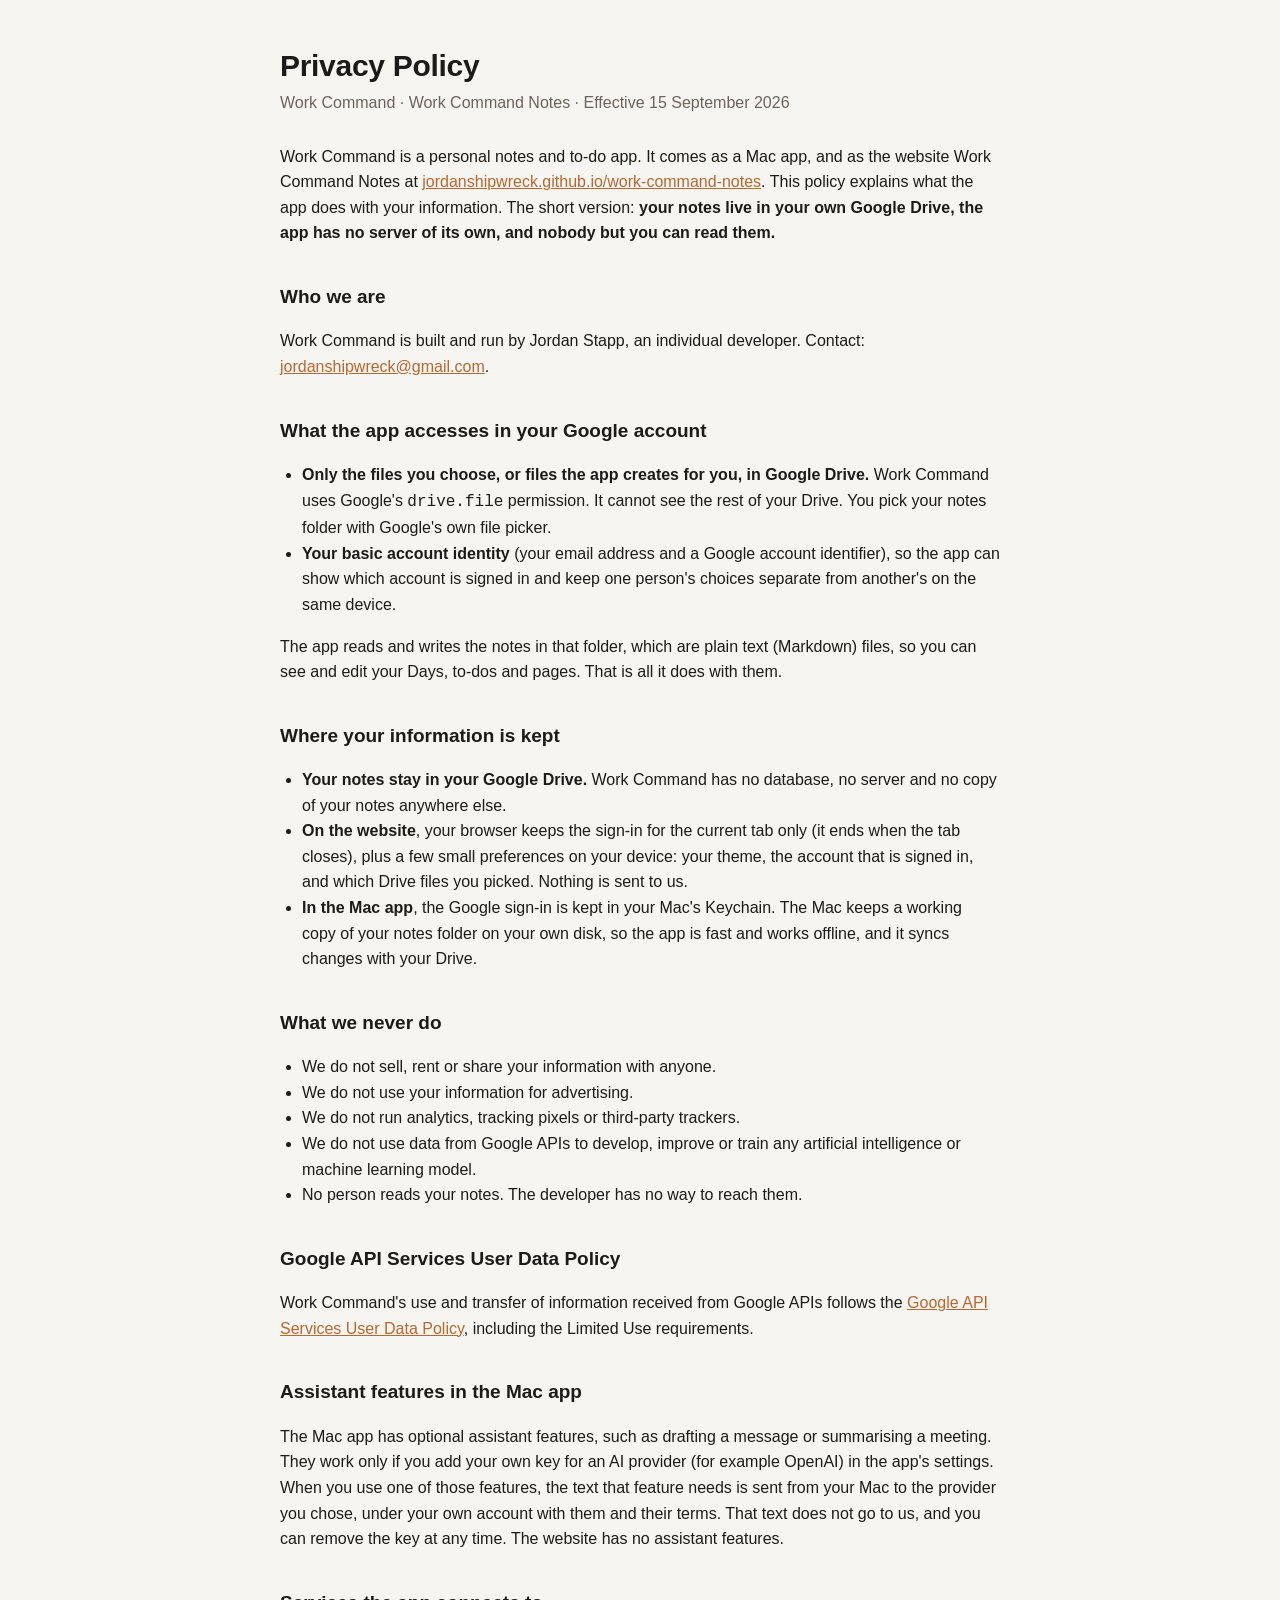
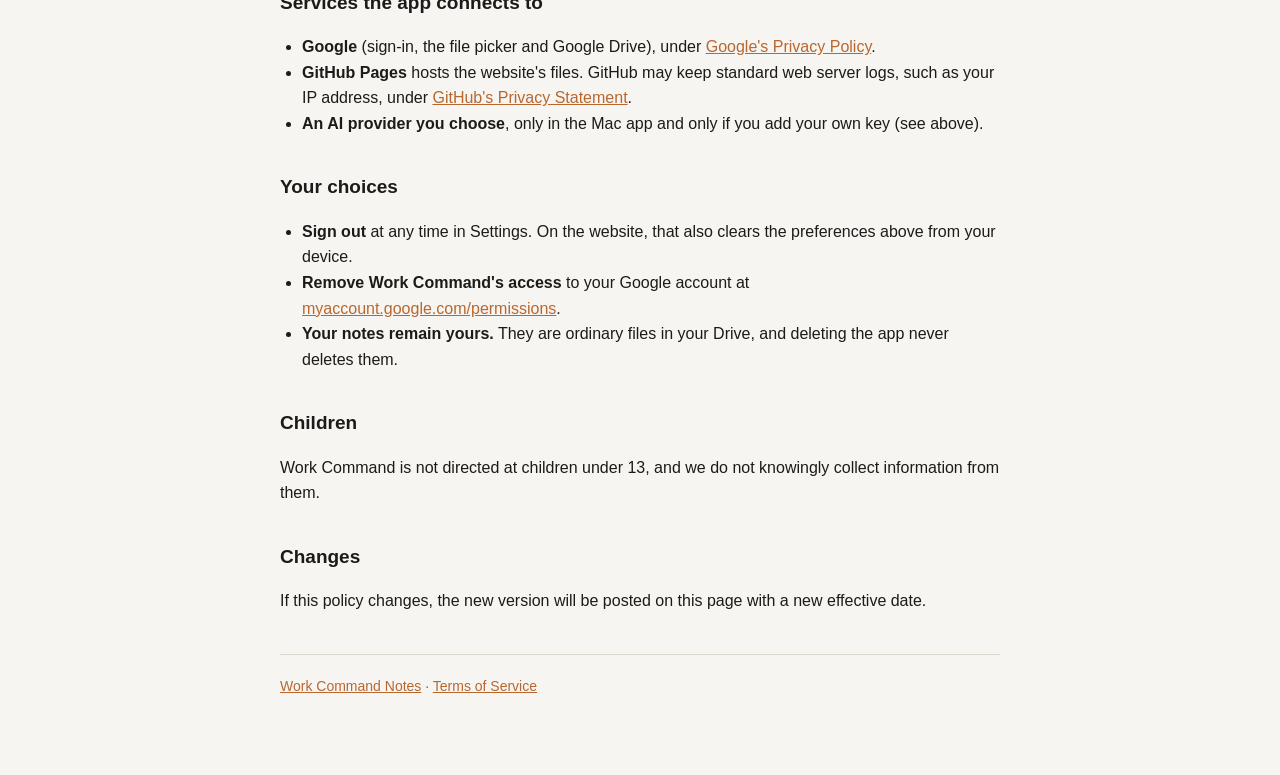
==== privacy.html @ e899af12 "deploy 3ebcc42 2026-09-15T18:01:57Z" ====
<!doctype html>
<html lang="en">
<head>
<meta charset="utf-8">
<meta name="viewport" content="width=device-width, initial-scale=1">
<title>Work Command — Privacy Policy</title>
<style>
  :root { color-scheme: light dark; --bg:#f7f5f2; --fg:#1d1b19; --muted:#6b645c; --rule:#ddd6cc; --accent:#b8672f; }
  @media (prefers-color-scheme: dark) { :root { --bg:#141312; --fg:#ece7e1; --muted:#a39a90; --rule:#2e2b28; --accent:#e0915a; } }
  body { margin:0; background:var(--bg); color:var(--fg); font:16px/1.6 -apple-system, BlinkMacSystemFont, "Segoe UI", Roboto, Helvetica, Arial, sans-serif; }
  main { max-width:720px; margin:0 auto; padding:48px 20px 80px; }
  h1 { font-size:30px; line-height:1.2; margin:0 0 6px; letter-spacing:-0.01em; }
  h2 { font-size:19px; margin:36px 0 8px; }
  p, li { color:var(--fg); }
  .meta { color:var(--muted); margin:0 0 28px; }
  ul { padding-left:22px; }
  a { color:var(--accent); }
  hr { border:0; border-top:1px solid var(--rule); margin:40px 0 20px; }
  footer { color:var(--muted); font-size:14px; }
</style>
</head>
<body>
<main>
  <h1>Privacy Policy</h1>
  <p class="meta">Work Command · Work Command Notes · Effective 15 September 2026</p>

  <p>Work Command is a personal notes and to-do app. It comes as a Mac app, and as the website
  Work Command Notes at <a href="https://jordanshipwreck.github.io/work-command-notes/">jordanshipwreck.github.io/work-command-notes</a>.
  This policy explains what the app does with your information. The short version: <strong>your notes live in
  your own Google Drive, the app has no server of its own, and nobody but you can read them.</strong></p>

  <h2>Who we are</h2>
  <p>Work Command is built and run by Jordan Stapp, an individual developer. Contact:
  <a href="mailto:jordanshipwreck@gmail.com">jordanshipwreck@gmail.com</a>.</p>

  <h2>What the app accesses in your Google account</h2>
  <ul>
    <li><strong>Only the files you choose, or files the app creates for you, in Google Drive.</strong> Work Command
    uses Google's <code>drive.file</code> permission. It cannot see the rest of your Drive. You pick your notes folder
    with Google's own file picker.</li>
    <li><strong>Your basic account identity</strong> (your email address and a Google account identifier), so the app
    can show which account is signed in and keep one person's choices separate from another's on the same device.</li>
  </ul>
  <p>The app reads and writes the notes in that folder, which are plain text (Markdown) files, so you can see and edit
  your Days, to-dos and pages. That is all it does with them.</p>

  <h2>Where your information is kept</h2>
  <ul>
    <li><strong>Your notes stay in your Google Drive.</strong> Work Command has no database, no server and no copy of your
    notes anywhere else.</li>
    <li><strong>On the website</strong>, your browser keeps the sign-in for the current tab only (it ends when the tab
    closes), plus a few small preferences on your device: your theme, the account that is signed in, and which
    Drive files you picked. Nothing is sent to us.</li>
    <li><strong>In the Mac app</strong>, the Google sign-in is kept in your Mac's Keychain. The Mac keeps a working copy of
    your notes folder on your own disk, so the app is fast and works offline, and it syncs changes with your Drive.</li>
  </ul>

  <h2>What we never do</h2>
  <ul>
    <li>We do not sell, rent or share your information with anyone.</li>
    <li>We do not use your information for advertising.</li>
    <li>We do not run analytics, tracking pixels or third-party trackers.</li>
    <li>We do not use data from Google APIs to develop, improve or train any artificial intelligence or machine
    learning model.</li>
    <li>No person reads your notes. The developer has no way to reach them.</li>
  </ul>

  <h2>Google API Services User Data Policy</h2>
  <p>Work Command's use and transfer of information received from Google APIs follows the
  <a href="https://developers.google.com/terms/api-services-user-data-policy">Google API Services User Data Policy</a>,
  including the Limited Use requirements.</p>

  <h2>Assistant features in the Mac app</h2>
  <p>The Mac app has optional assistant features, such as drafting a message or summarising a meeting. They work only
  if you add your own key for an AI provider (for example OpenAI) in the app's settings. When you use one of those
  features, the text that feature needs is sent from your Mac to the provider you chose, under your own account with
  them and their terms. That text does not go to us, and you can remove the key at any time. The website has no
  assistant features.</p>

  <h2>Services the app connects to</h2>
  <ul>
    <li><strong>Google</strong> (sign-in, the file picker and Google Drive), under
    <a href="https://policies.google.com/privacy">Google's Privacy Policy</a>.</li>
    <li><strong>GitHub Pages</strong> hosts the website's files. GitHub may keep standard web server logs, such as your IP
    address, under <a href="https://docs.github.com/site-policy/privacy-policies/github-general-privacy-statement">GitHub's Privacy Statement</a>.</li>
    <li><strong>An AI provider you choose</strong>, only in the Mac app and only if you add your own key (see above).</li>
  </ul>

  <h2>Your choices</h2>
  <ul>
    <li><strong>Sign out</strong> at any time in Settings. On the website, that also clears the preferences above from
    your device.</li>
    <li><strong>Remove Work Command's access</strong> to your Google account at
    <a href="https://myaccount.google.com/permissions">myaccount.google.com/permissions</a>.</li>
    <li><strong>Your notes remain yours.</strong> They are ordinary files in your Drive, and deleting the app never deletes them.</li>
  </ul>

  <h2>Children</h2>
  <p>Work Command is not directed at children under 13, and we do not knowingly collect information from them.</p>

  <h2>Changes</h2>
  <p>If this policy changes, the new version will be posted on this page with a new effective date.</p>

  <hr>
  <footer><a href="./">Work Command Notes</a> · <a href="terms.html">Terms of Service</a></footer>
</main>
</body>
</html>
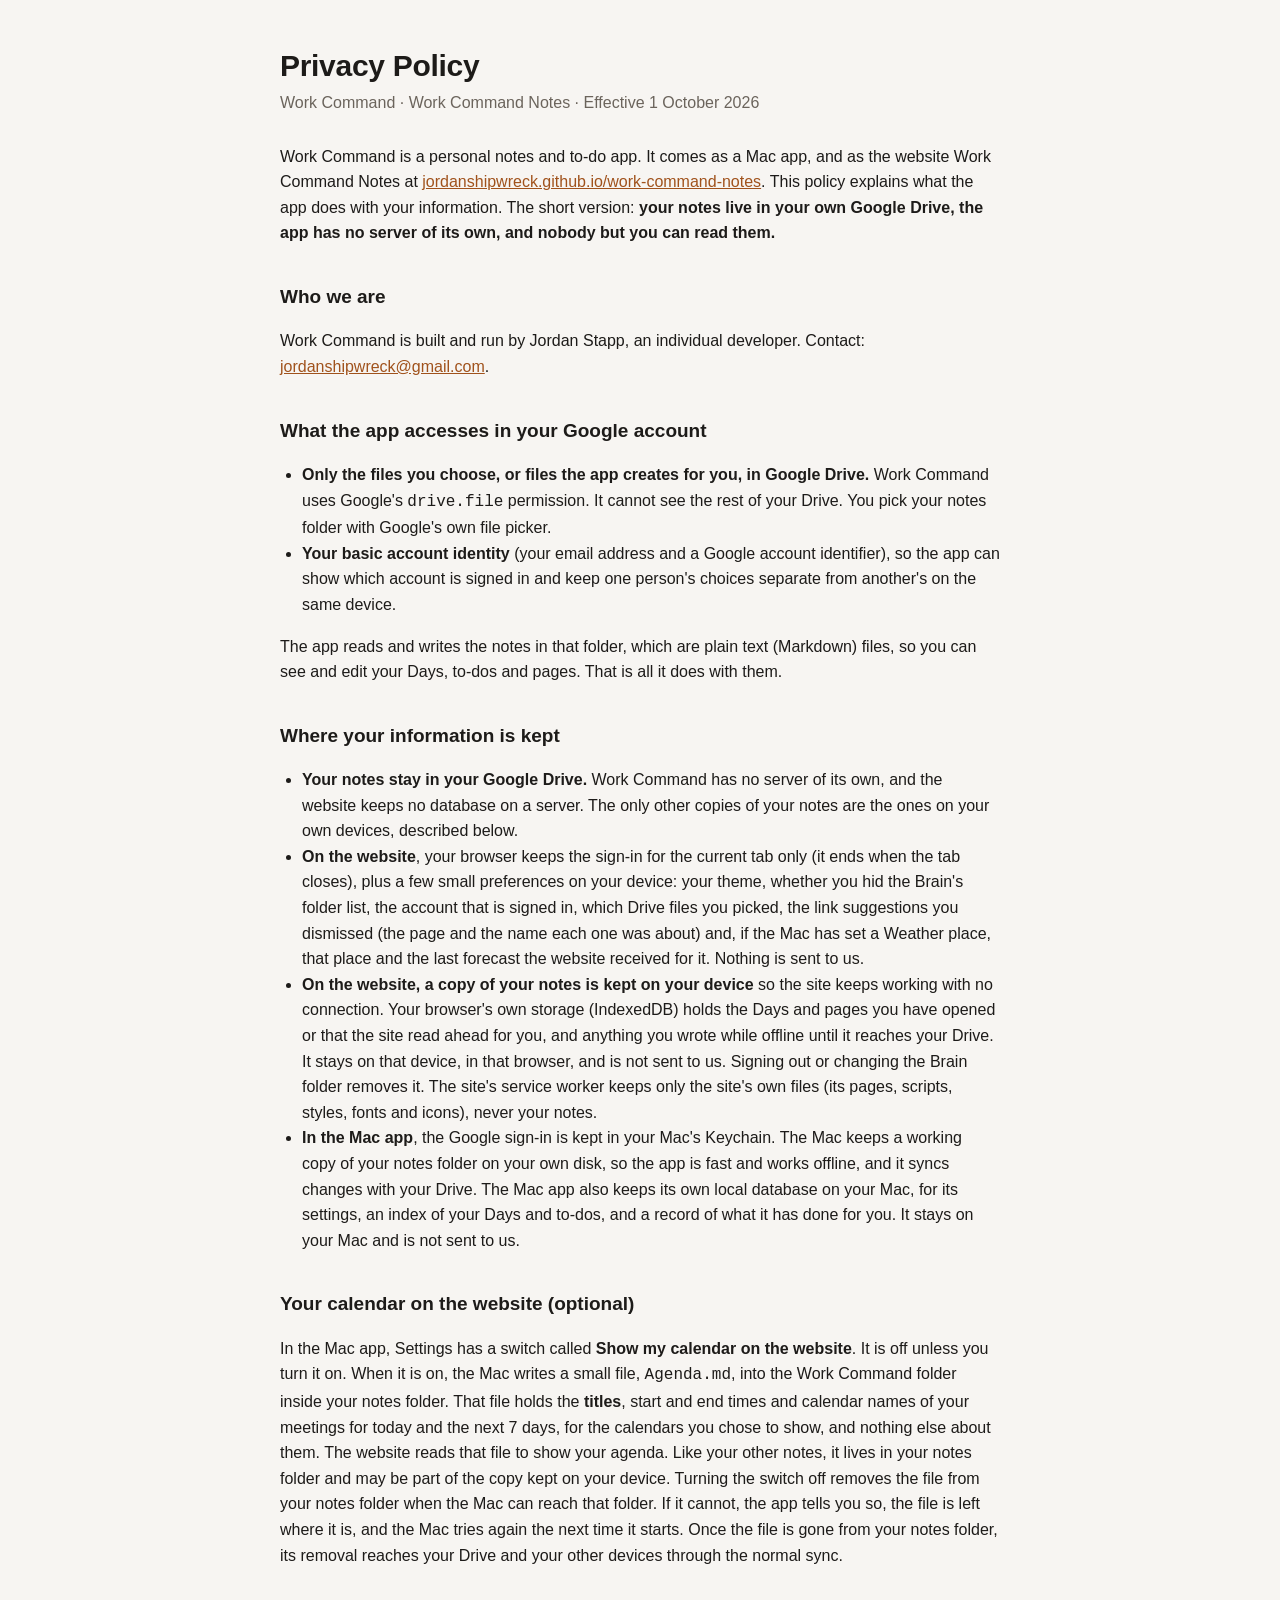
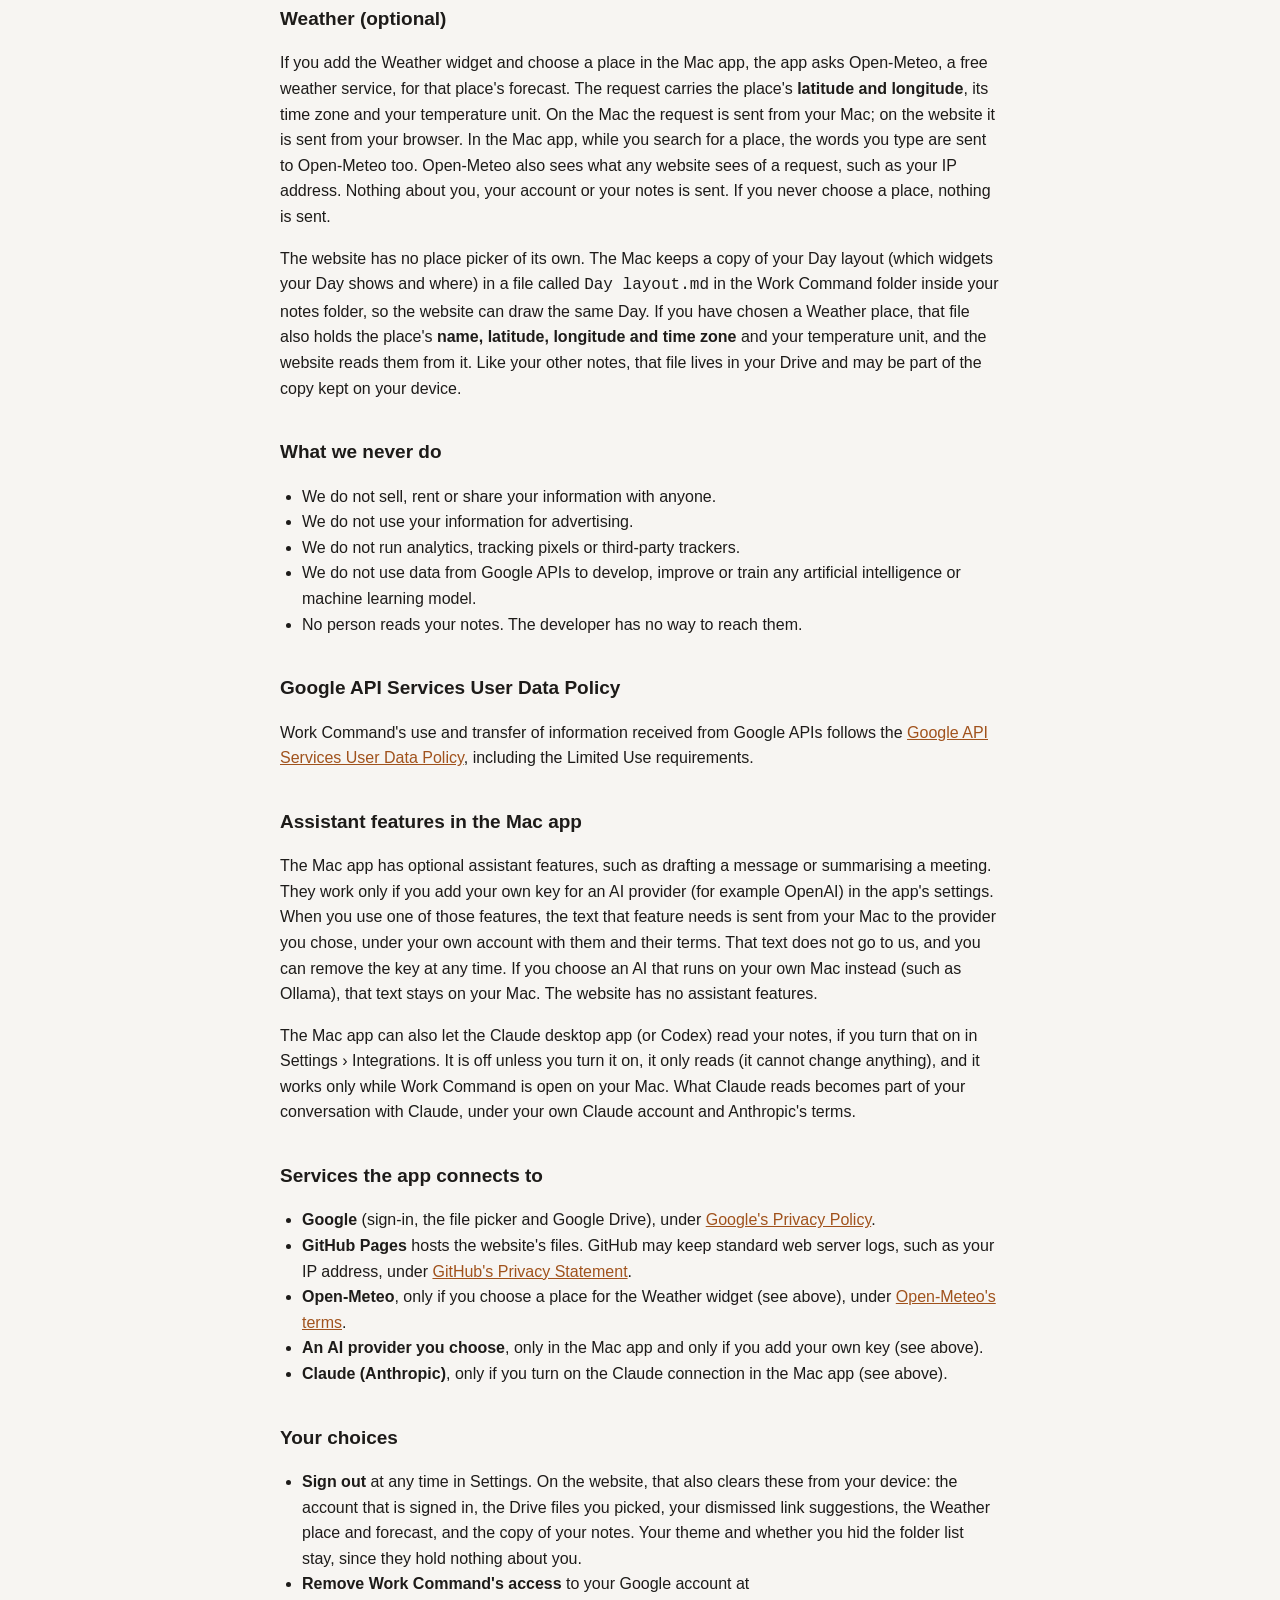
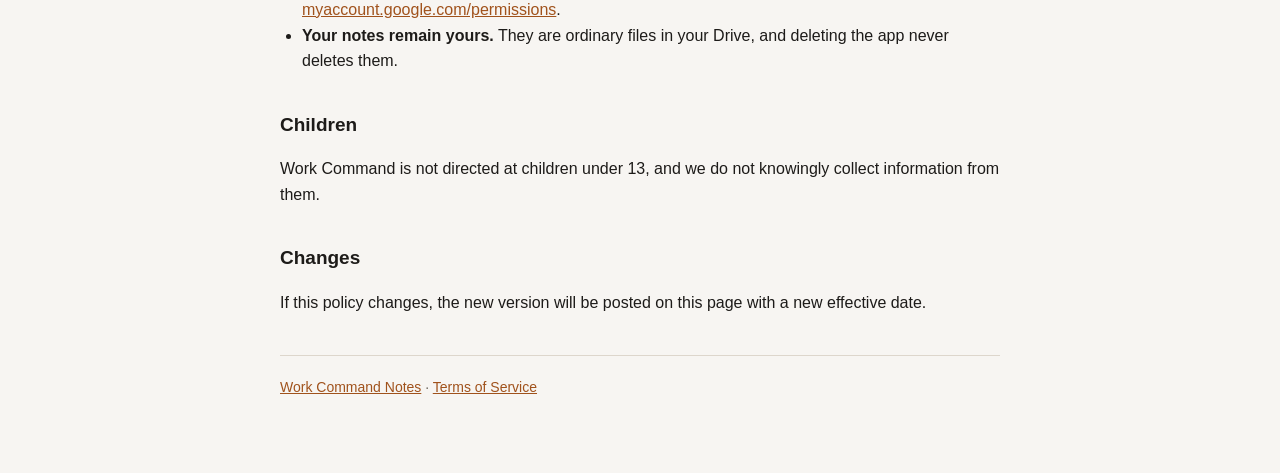
==== commit faacdfe5: "deploy bc5d4f2e 2026-10-02T04:59:39Z" ====
--- a/privacy.html
+++ b/privacy.html
@@ -5,7 +5,7 @@
 <meta name="viewport" content="width=device-width, initial-scale=1">
 <title>Work Command — Privacy Policy</title>
 <style>
-  :root { color-scheme: light dark; --bg:#f7f5f2; --fg:#1d1b19; --muted:#6b645c; --rule:#ddd6cc; --accent:#b8672f; }
+  :root { color-scheme: light dark; --bg:#f7f5f2; --fg:#1d1b19; --muted:#6b645c; --rule:#ddd6cc; --accent:#a0521c; }
   @media (prefers-color-scheme: dark) { :root { --bg:#141312; --fg:#ece7e1; --muted:#a39a90; --rule:#2e2b28; --accent:#e0915a; } }
   body { margin:0; background:var(--bg); color:var(--fg); font:16px/1.6 -apple-system, BlinkMacSystemFont, "Segoe UI", Roboto, Helvetica, Arial, sans-serif; }
   main { max-width:720px; margin:0 auto; padding:48px 20px 80px; }
@@ -22,7 +22,7 @@
 <body>
 <main>
   <h1>Privacy Policy</h1>
-  <p class="meta">Work Command · Work Command Notes · Effective 15 September 2026</p>
+  <p class="meta">Work Command · Work Command Notes · Effective 1 October 2026</p>
 
   <p>Work Command is a personal notes and to-do app. It comes as a Mac app, and as the website
   Work Command Notes at <a href="https://jordanshipwreck.github.io/work-command-notes/">jordanshipwreck.github.io/work-command-notes</a>.
@@ -46,14 +46,47 @@
 
   <h2>Where your information is kept</h2>
   <ul>
-    <li><strong>Your notes stay in your Google Drive.</strong> Work Command has no database, no server and no copy of your
-    notes anywhere else.</li>
+    <li><strong>Your notes stay in your Google Drive.</strong> Work Command has no server of its own, and the website keeps no
+    database on a server. The only other copies of your notes are the ones on your own devices, described below.</li>
     <li><strong>On the website</strong>, your browser keeps the sign-in for the current tab only (it ends when the tab
-    closes), plus a few small preferences on your device: your theme, the account that is signed in, and which
-    Drive files you picked. Nothing is sent to us.</li>
+    closes), plus a few small preferences on your device: your theme, whether you hid the Brain's folder list, the account
+    that is signed in, which Drive files you picked, the link suggestions you dismissed (the page and the name each one was
+    about) and, if the Mac has set a Weather place, that place and the last forecast the website received for it. Nothing
+    is sent to us.</li>
+    <li><strong>On the website, a copy of your notes is kept on your device</strong> so the site keeps working with no
+    connection. Your browser's own storage (IndexedDB) holds the Days and pages you have opened or that the site read
+    ahead for you, and anything you wrote while offline until it reaches your Drive. It stays on that device, in that
+    browser, and is not sent to us. Signing out or changing the Brain folder removes it. The site's service worker
+    keeps only the site's own files (its pages, scripts, styles, fonts and icons), never your notes.</li>
     <li><strong>In the Mac app</strong>, the Google sign-in is kept in your Mac's Keychain. The Mac keeps a working copy of
-    your notes folder on your own disk, so the app is fast and works offline, and it syncs changes with your Drive.</li>
+    your notes folder on your own disk, so the app is fast and works offline, and it syncs changes with your Drive. The Mac
+    app also keeps its own local database on your Mac, for its settings, an index of your Days and to-dos, and a record of
+    what it has done for you. It stays on your Mac and is not sent to us.</li>
   </ul>
+
+  <h2>Your calendar on the website (optional)</h2>
+  <p>In the Mac app, Settings has a switch called <strong>Show my calendar on the website</strong>. It is off unless you
+  turn it on. When it is on, the Mac writes a small file, <code>Agenda.md</code>, into the Work Command folder inside your
+  notes folder. That file holds the <strong>titles</strong>, start and end times and calendar names of your
+  meetings for today and the next 7 days, for the calendars you chose to show, and nothing else about them. The website
+  reads that file to show your agenda. Like your other notes, it lives in your notes folder and may be part of the copy
+  kept on your device. Turning the switch off removes the file from your notes folder when the Mac can reach that folder.
+  If it cannot, the app tells you so, the file is left where it is, and the Mac tries again the next time it starts.
+  Once the file is gone from your notes folder, its removal reaches your Drive and your other devices through the normal
+  sync.</p>
+
+  <h2>Weather (optional)</h2>
+  <p>If you add the Weather widget and choose a place in the Mac app, the app asks Open-Meteo, a free weather service, for that
+  place's forecast. The request carries the place's <strong>latitude and longitude</strong>, its time zone and your
+  temperature unit. On the Mac the request is sent from your Mac; on the website it is sent from your browser. In the Mac
+  app, while you search for a place, the words you type are sent to Open-Meteo too. Open-Meteo also sees what any
+  website sees of a request, such as your IP address. Nothing about you, your account or your notes is sent. If you never
+  choose a place, nothing is sent.</p>
+  <p>The website has no place picker of its own. The Mac keeps a copy of your Day layout (which widgets your Day shows and
+  where) in a file called <code>Day layout.md</code> in the Work Command folder inside your notes folder, so the website can
+  draw the same Day. If you have chosen a Weather place, that file also holds the place's <strong>name, latitude, longitude
+  and time zone</strong> and your temperature unit, and the website reads them from it. Like your other notes, that file
+  lives in your Drive and may be part of the copy kept on your device.</p>
 
   <h2>What we never do</h2>
   <ul>
@@ -74,8 +107,13 @@
   <p>The Mac app has optional assistant features, such as drafting a message or summarising a meeting. They work only
   if you add your own key for an AI provider (for example OpenAI) in the app's settings. When you use one of those
   features, the text that feature needs is sent from your Mac to the provider you chose, under your own account with
-  them and their terms. That text does not go to us, and you can remove the key at any time. The website has no
-  assistant features.</p>
+  them and their terms. That text does not go to us, and you can remove the key at any time. If you choose an AI that
+  runs on your own Mac instead (such as Ollama), that text stays on your Mac. The website has no assistant
+  features.</p>
+  <p>The Mac app can also let the Claude desktop app (or Codex) read your notes, if you turn that on in Settings ›
+  Integrations. It is off unless you turn it on, it only reads (it cannot change anything), and it works only while
+  Work Command is open on your Mac. What Claude reads becomes part of your conversation with Claude, under your own
+  Claude account and Anthropic's terms.</p>
 
   <h2>Services the app connects to</h2>
   <ul>
@@ -83,13 +121,17 @@
     <a href="https://policies.google.com/privacy">Google's Privacy Policy</a>.</li>
     <li><strong>GitHub Pages</strong> hosts the website's files. GitHub may keep standard web server logs, such as your IP
     address, under <a href="https://docs.github.com/site-policy/privacy-policies/github-general-privacy-statement">GitHub's Privacy Statement</a>.</li>
+    <li><strong>Open-Meteo</strong>, only if you choose a place for the Weather widget (see above), under
+    <a href="https://open-meteo.com/en/terms">Open-Meteo's terms</a>.</li>
     <li><strong>An AI provider you choose</strong>, only in the Mac app and only if you add your own key (see above).</li>
+    <li><strong>Claude (Anthropic)</strong>, only if you turn on the Claude connection in the Mac app (see above).</li>
   </ul>
 
   <h2>Your choices</h2>
   <ul>
-    <li><strong>Sign out</strong> at any time in Settings. On the website, that also clears the preferences above from
-    your device.</li>
+    <li><strong>Sign out</strong> at any time in Settings. On the website, that also clears these from your device: the
+    account that is signed in, the Drive files you picked, your dismissed link suggestions, the Weather place and forecast,
+    and the copy of your notes. Your theme and whether you hid the folder list stay, since they hold nothing about you.</li>
     <li><strong>Remove Work Command's access</strong> to your Google account at
     <a href="https://myaccount.google.com/permissions">myaccount.google.com/permissions</a>.</li>
     <li><strong>Your notes remain yours.</strong> They are ordinary files in your Drive, and deleting the app never deletes them.</li>
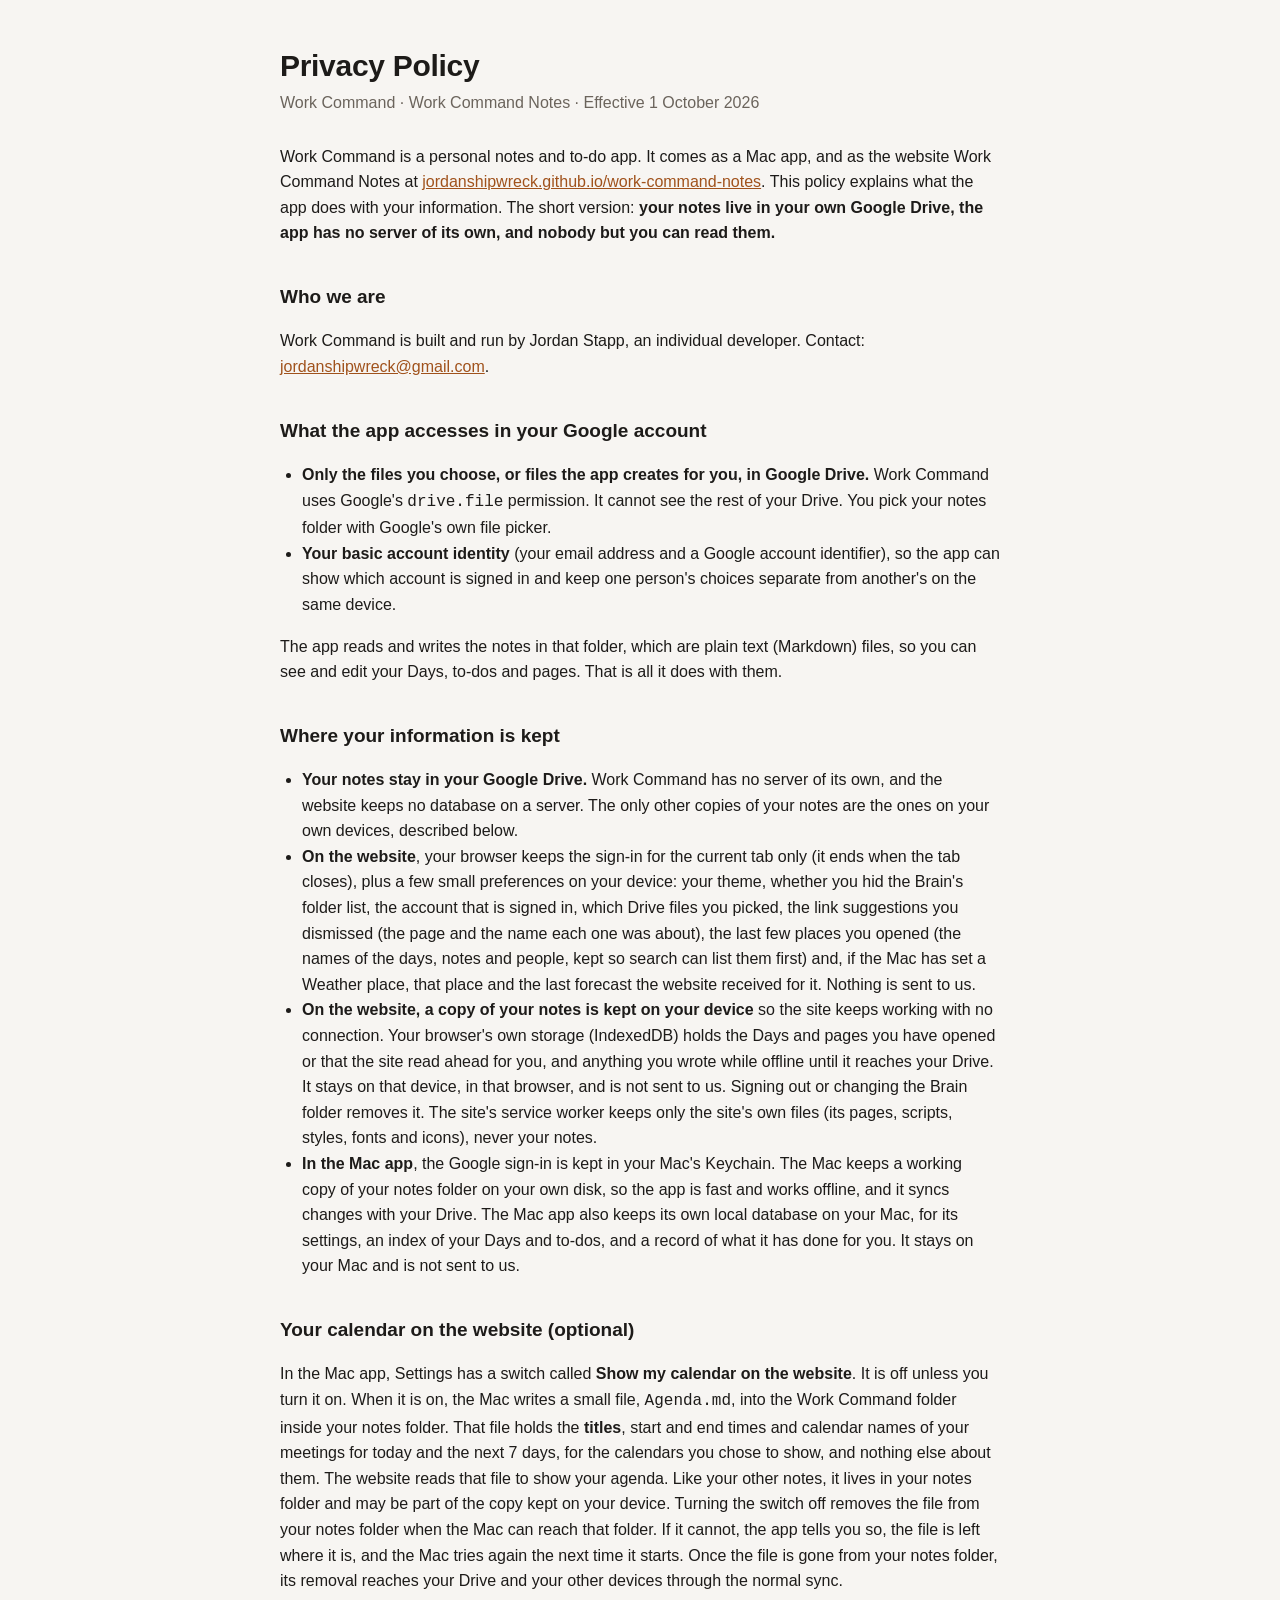
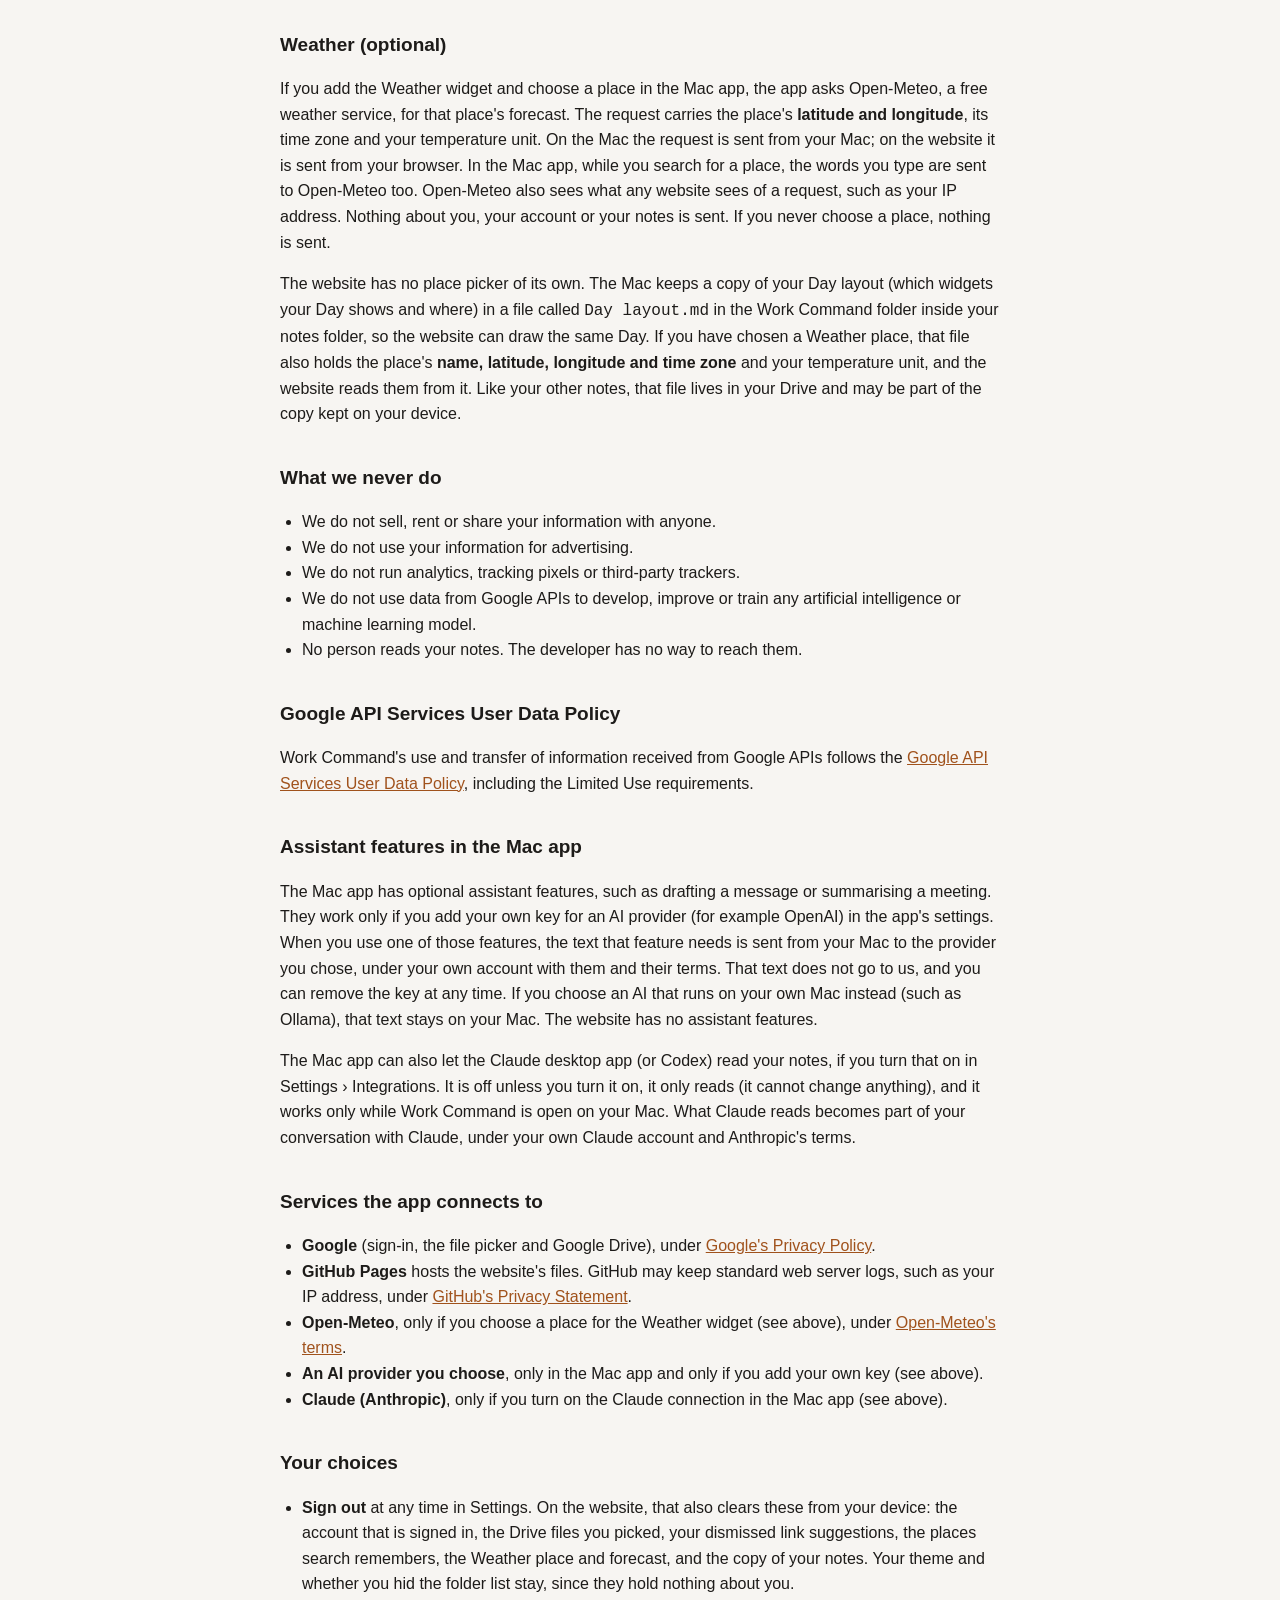
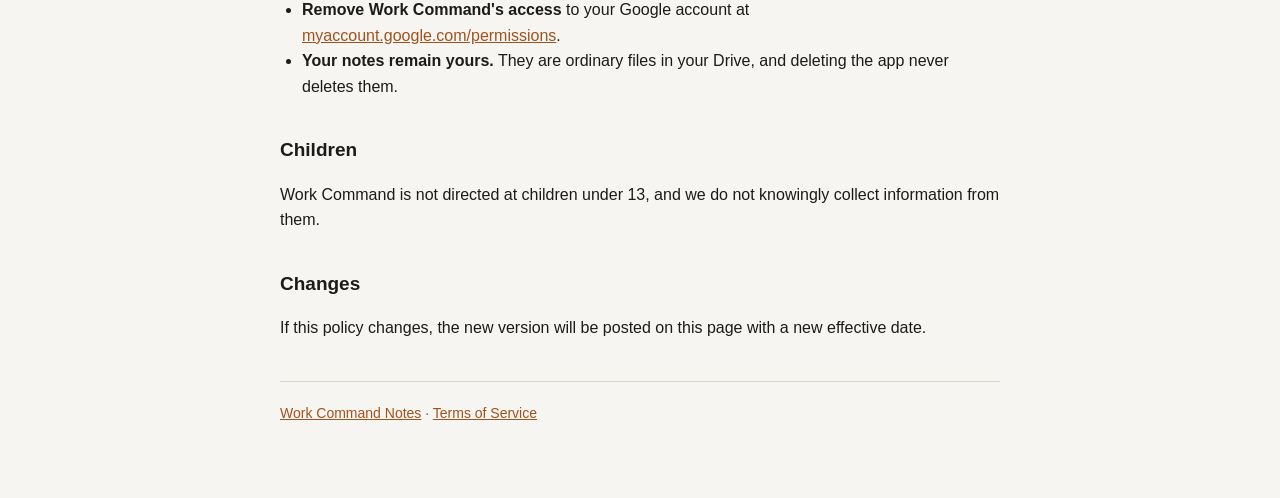
==== commit 30e632db: "deploy 296f6aed 2026-10-13T04:44:01Z" ====
--- a/privacy.html
+++ b/privacy.html
@@ -4,6 +4,8 @@
 <meta charset="utf-8">
 <meta name="viewport" content="width=device-width, initial-scale=1">
 <title>Work Command — Privacy Policy</title>
+<link rel="icon" type="image/png" sizes="32x32" href="./icons/workcommand-dark-32.png" media="(prefers-color-scheme: dark)">
+<link rel="icon" type="image/png" sizes="32x32" href="./icons/workcommand-light-32.png" media="(prefers-color-scheme: light)">
 <style>
   :root { color-scheme: light dark; --bg:#f7f5f2; --fg:#1d1b19; --muted:#6b645c; --rule:#ddd6cc; --accent:#a0521c; }
   @media (prefers-color-scheme: dark) { :root { --bg:#141312; --fg:#ece7e1; --muted:#a39a90; --rule:#2e2b28; --accent:#e0915a; } }
@@ -15,6 +17,7 @@
   .meta { color:var(--muted); margin:0 0 28px; }
   ul { padding-left:22px; }
   a { color:var(--accent); }
+  @media (pointer: coarse) { a { padding-block:13px; } } /* a line-high link is a 44px tap target; inline padding moves nothing */
   hr { border:0; border-top:1px solid var(--rule); margin:40px 0 20px; }
   footer { color:var(--muted); font-size:14px; }
 </style>
@@ -51,7 +54,8 @@
     <li><strong>On the website</strong>, your browser keeps the sign-in for the current tab only (it ends when the tab
     closes), plus a few small preferences on your device: your theme, whether you hid the Brain's folder list, the account
     that is signed in, which Drive files you picked, the link suggestions you dismissed (the page and the name each one was
-    about) and, if the Mac has set a Weather place, that place and the last forecast the website received for it. Nothing
+    about), the last few places you opened (the names of the days, notes and people, kept so search can list them first)
+    and, if the Mac has set a Weather place, that place and the last forecast the website received for it. Nothing
     is sent to us.</li>
     <li><strong>On the website, a copy of your notes is kept on your device</strong> so the site keeps working with no
     connection. Your browser's own storage (IndexedDB) holds the Days and pages you have opened or that the site read
@@ -130,8 +134,8 @@
   <h2>Your choices</h2>
   <ul>
     <li><strong>Sign out</strong> at any time in Settings. On the website, that also clears these from your device: the
-    account that is signed in, the Drive files you picked, your dismissed link suggestions, the Weather place and forecast,
-    and the copy of your notes. Your theme and whether you hid the folder list stay, since they hold nothing about you.</li>
+    account that is signed in, the Drive files you picked, your dismissed link suggestions, the places search remembers, the
+    Weather place and forecast, and the copy of your notes. Your theme and whether you hid the folder list stay, since they hold nothing about you.</li>
     <li><strong>Remove Work Command's access</strong> to your Google account at
     <a href="https://myaccount.google.com/permissions">myaccount.google.com/permissions</a>.</li>
     <li><strong>Your notes remain yours.</strong> They are ordinary files in your Drive, and deleting the app never deletes them.</li>
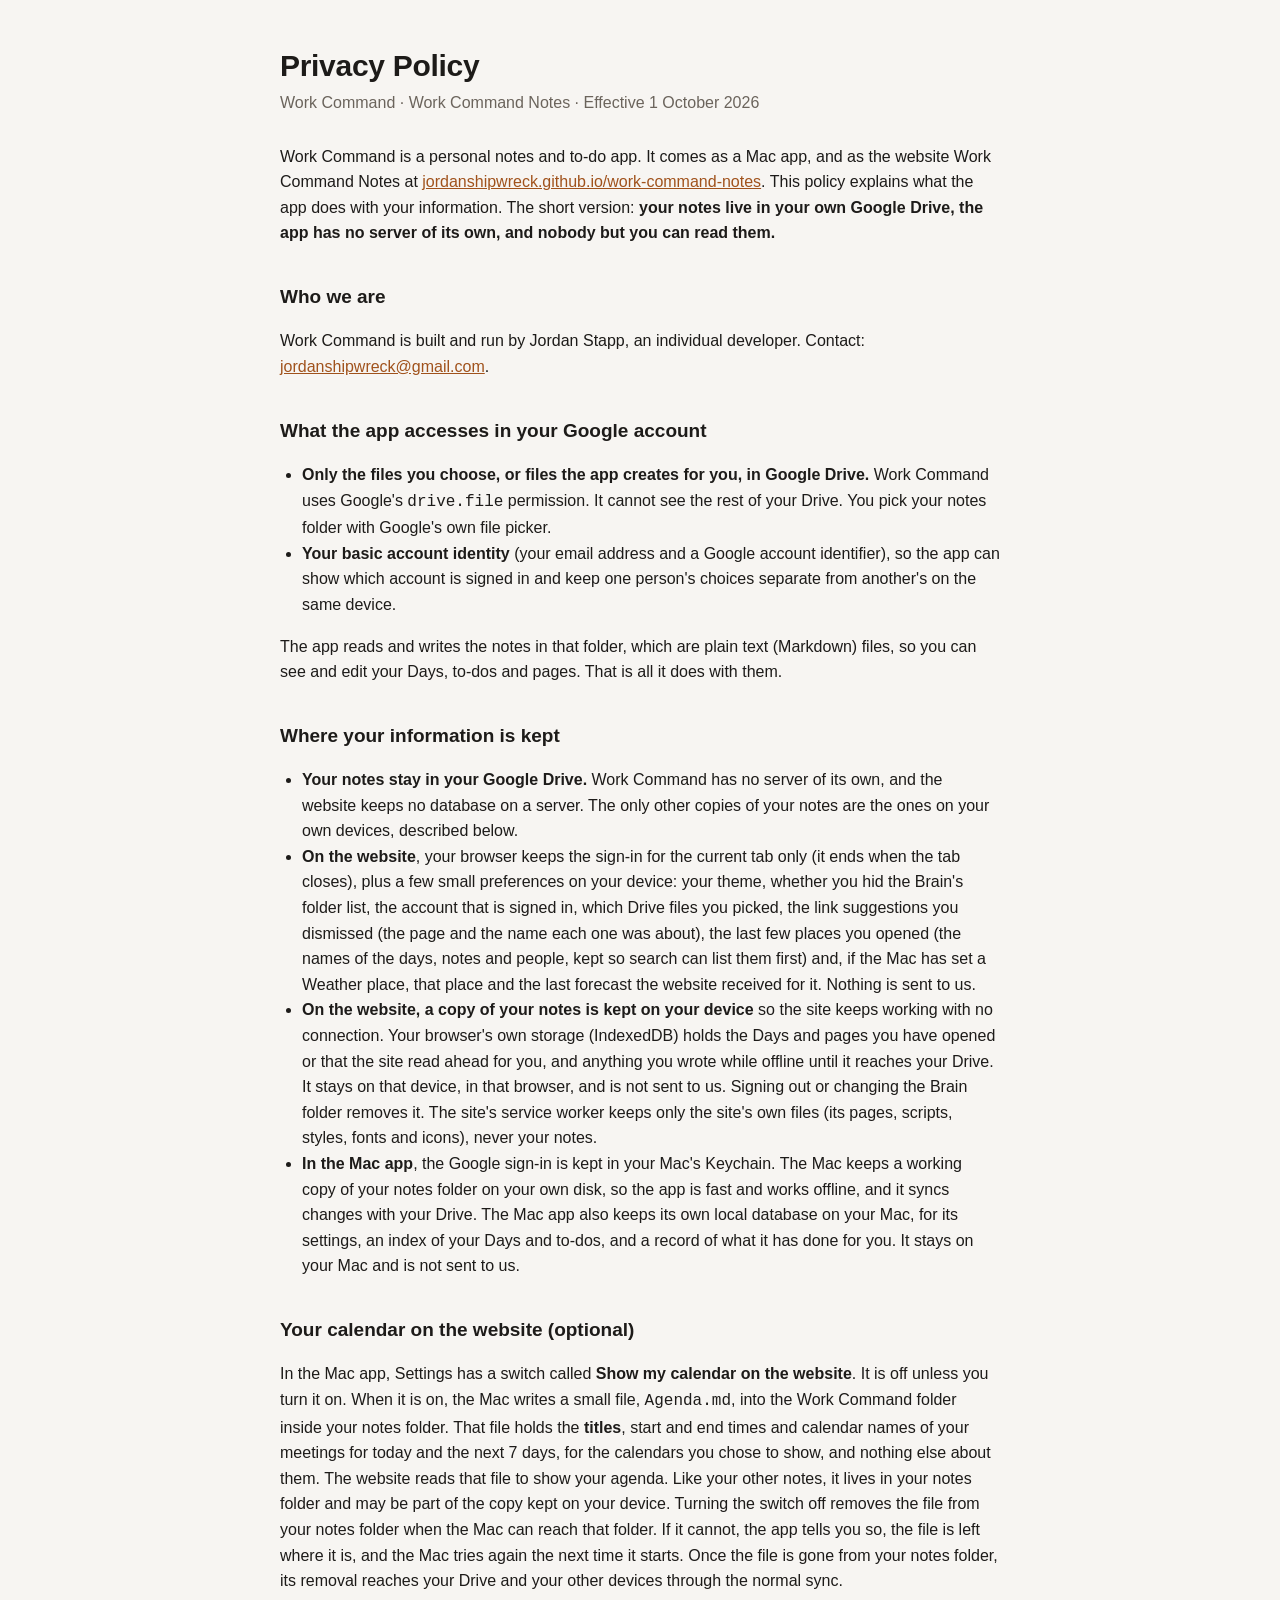
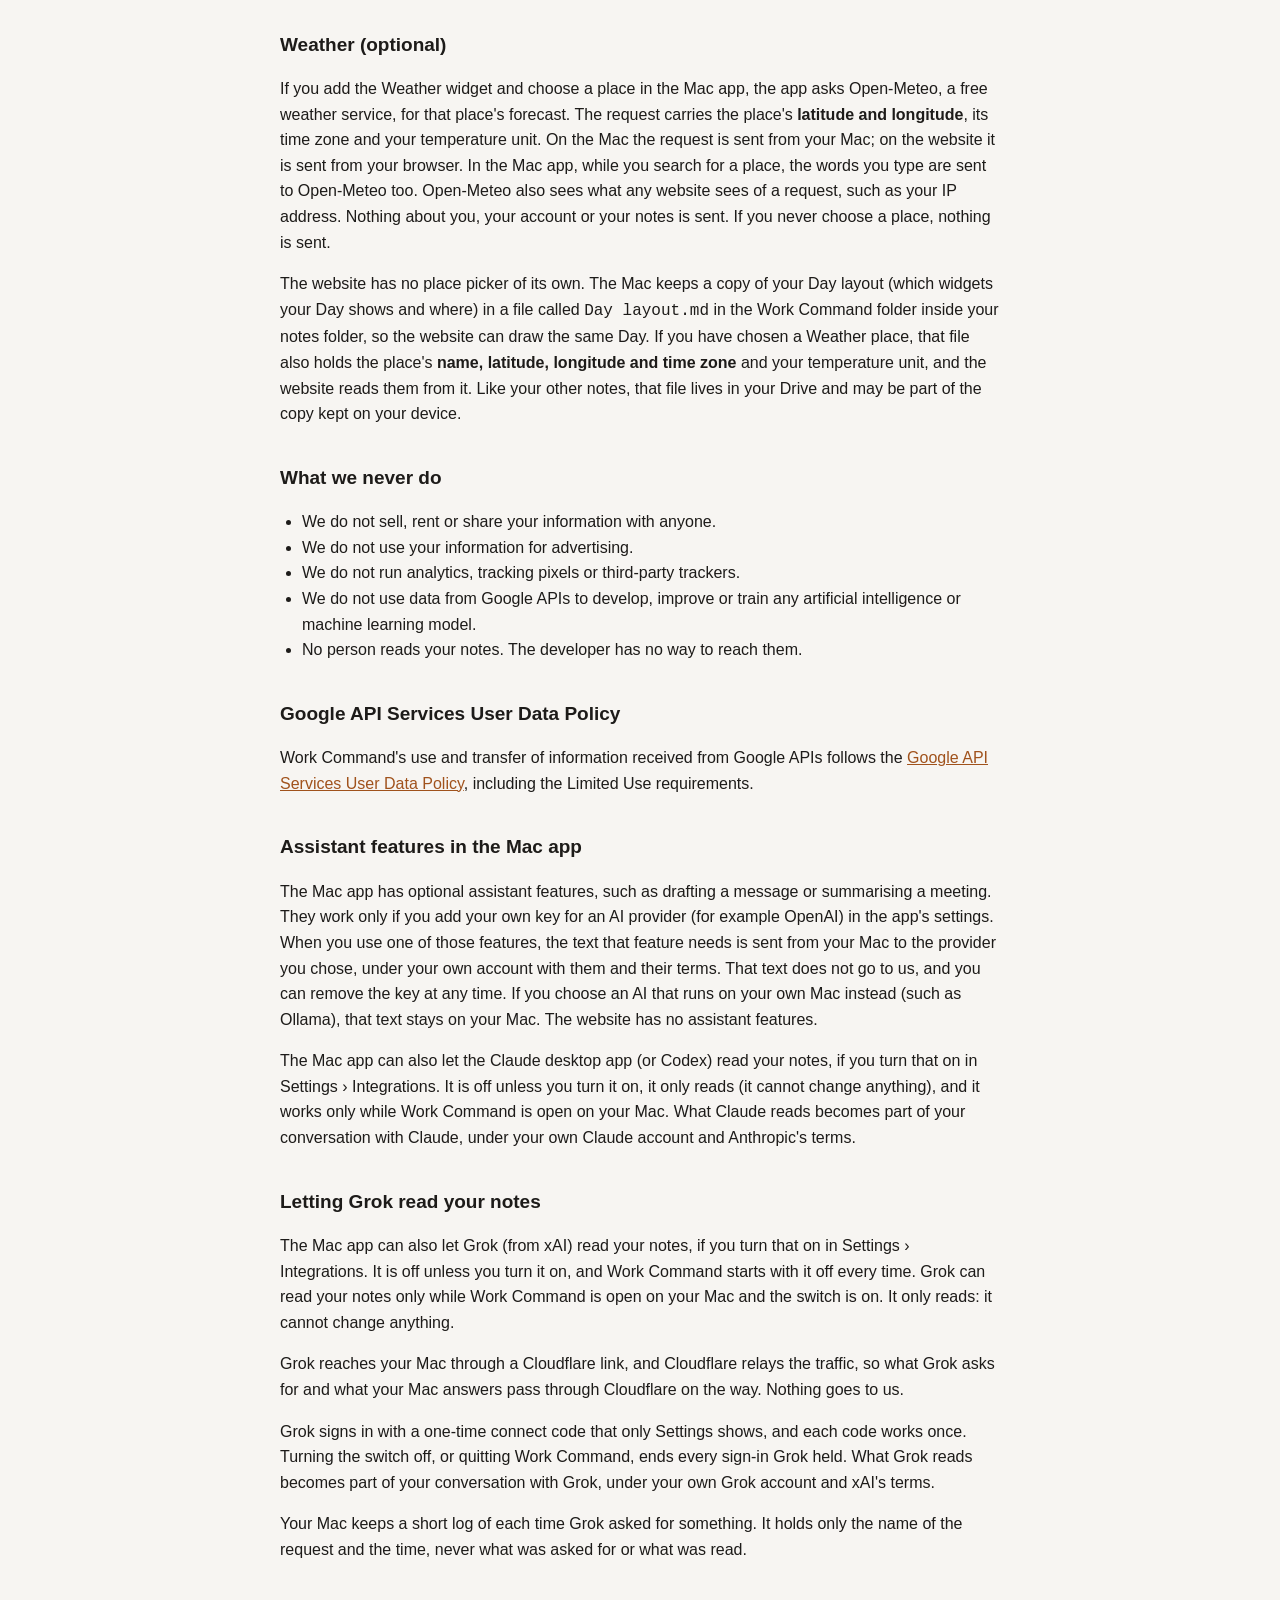
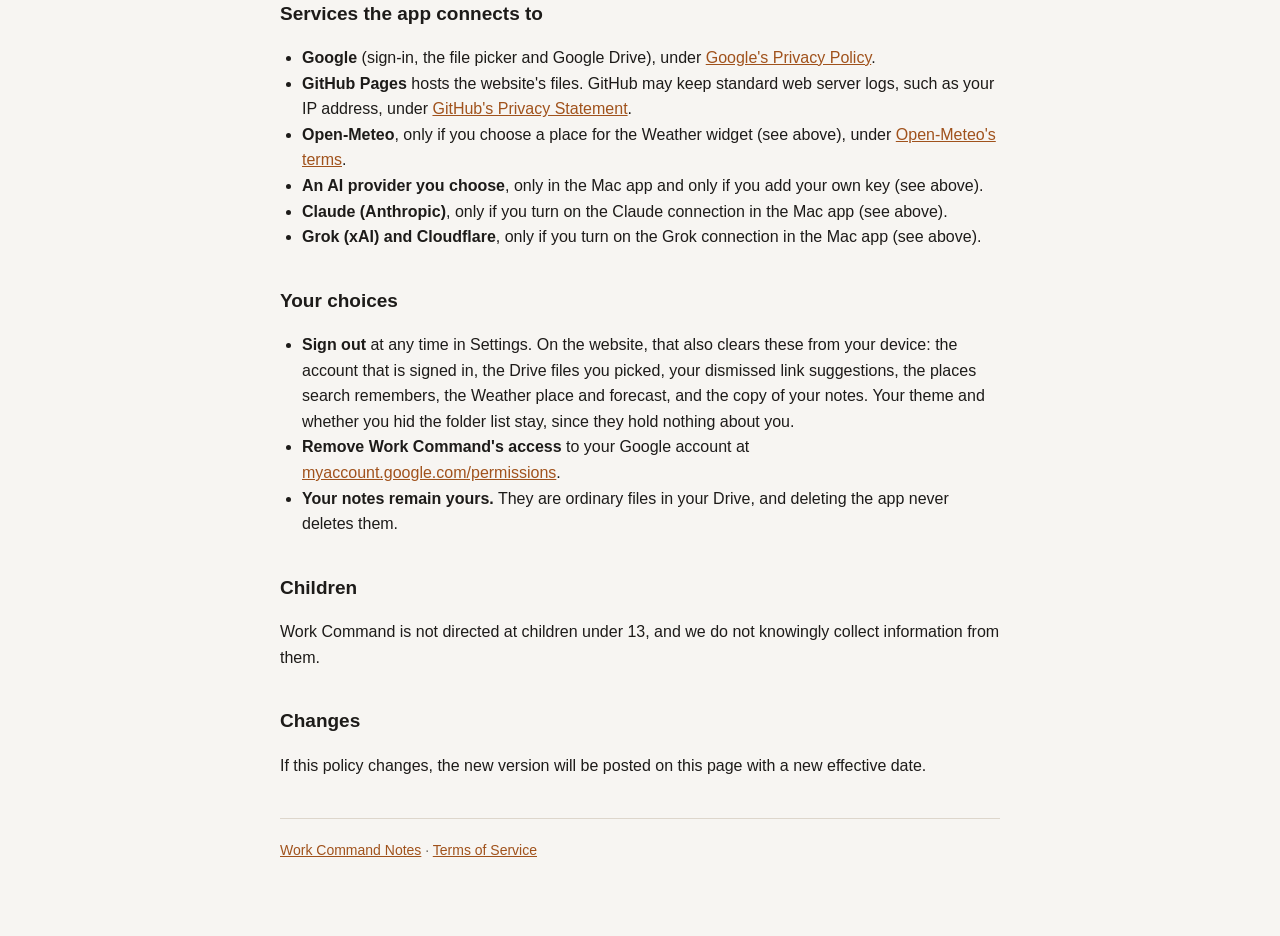
==== commit b7e78724: "deploy aee0448f 2026-10-20T15:34:21Z" ====
--- a/privacy.html
+++ b/privacy.html
@@ -119,6 +119,18 @@
   Work Command is open on your Mac. What Claude reads becomes part of your conversation with Claude, under your own
   Claude account and Anthropic's terms.</p>
 
+  <h2>Letting Grok read your notes</h2>
+  <p>The Mac app can also let Grok (from xAI) read your notes, if you turn that on in Settings › Integrations. It is off
+  unless you turn it on, and Work Command starts with it off every time. Grok can read your notes only while Work Command
+  is open on your Mac and the switch is on. It only reads: it cannot change anything.</p>
+  <p>Grok reaches your Mac through a Cloudflare link, and Cloudflare relays the traffic, so what Grok asks for and what
+  your Mac answers pass through Cloudflare on the way. Nothing goes to us.</p>
+  <p>Grok signs in with a one-time connect code that only Settings shows, and each code works once. Turning the switch
+  off, or quitting Work Command, ends every sign-in Grok held. What Grok reads becomes part of your conversation with
+  Grok, under your own Grok account and xAI's terms.</p>
+  <p>Your Mac keeps a short log of each time Grok asked for something. It holds only the name of the request and the
+  time, never what was asked for or what was read.</p>
+
   <h2>Services the app connects to</h2>
   <ul>
     <li><strong>Google</strong> (sign-in, the file picker and Google Drive), under
@@ -129,6 +141,7 @@
     <a href="https://open-meteo.com/en/terms">Open-Meteo's terms</a>.</li>
     <li><strong>An AI provider you choose</strong>, only in the Mac app and only if you add your own key (see above).</li>
     <li><strong>Claude (Anthropic)</strong>, only if you turn on the Claude connection in the Mac app (see above).</li>
+    <li><strong>Grok (xAI) and Cloudflare</strong>, only if you turn on the Grok connection in the Mac app (see above).</li>
   </ul>
 
   <h2>Your choices</h2>
